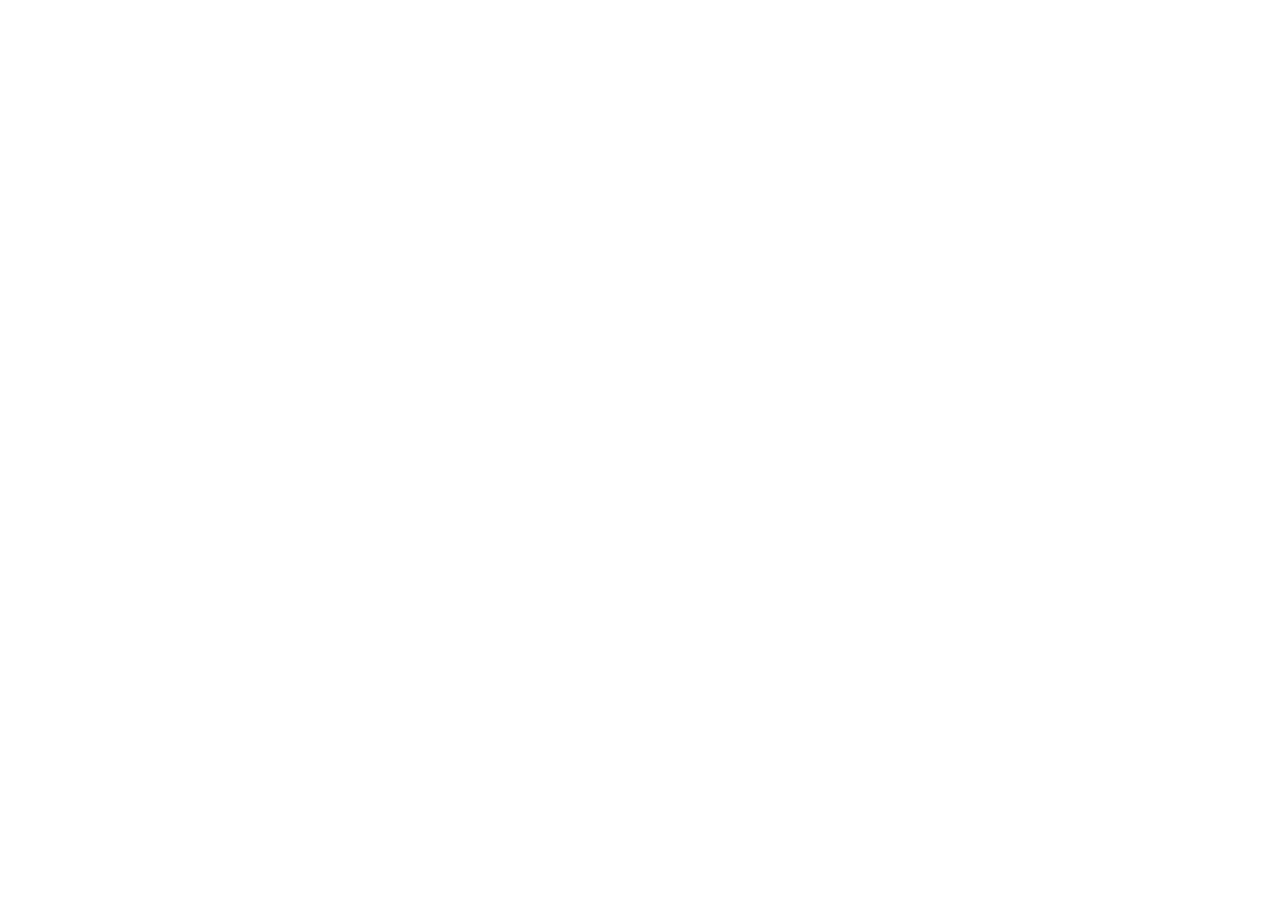
==== index.html @ 280b1bb7 "first commit" ====
<!DOCTYPE html>
<html lang="en">

<head>
  <!--====== Required meta tags ======-->
  <meta charset="utf-8" />
  <meta http-equiv="x-ua-compatible" content="ie=edge" />
  <meta name="description" content="" />
  <meta name="viewport" content="width=device-width, initial-scale=1, shrink-to-fit=no" />
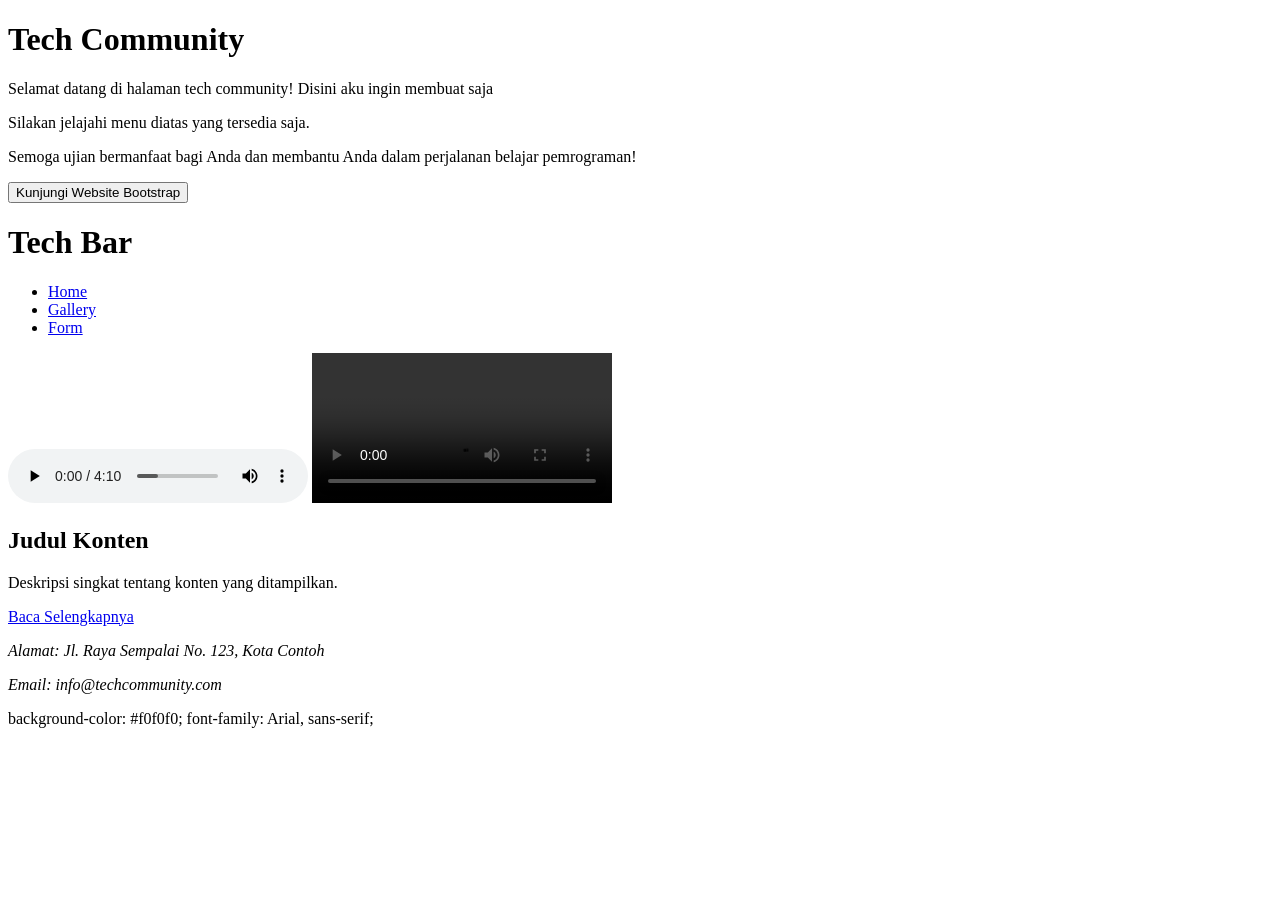
==== commit 6431f7d4: "membuat isi index.html yaitu menambahkan text, audio, video dan button lain lainnya" ====
--- a/index.html
+++ b/index.html
@@ -2,8 +2,61 @@
 <html lang="en">
 
 <head>
-  <!--====== Required meta tags ======-->
-  <meta charset="utf-8" />
-  <meta http-equiv="x-ua-compatible" content="ie=edge" />
-  <meta name="description" content="" />
-  <meta name="viewport" content="width=device-width, initial-scale=1, shrink-to-fit=no" />+    <meta charset="UTF-8">
+    <meta name="viewport" content="width=device-width, initial-scale=1.0">
+    <title>Tech Community</title>
+    <link rel="stylesheet" href="style.css">
+</head>
+<body>
+    <h1>Tech Community</h1>
+    <p>Selamat datang di halaman tech community! Disini aku ingin membuat saja</p>
+    <p>Silakan jelajahi menu diatas yang tersedia saja.</p>
+    <p>Semoga ujian bermanfaat bagi Anda dan membantu Anda dalam perjalanan belajar pemrograman!</p>
+</body>
+</html>
+
+<button onclick="window.location.href='https://getbootstrap.com/';">Kunjungi Website Bootstrap</button>
+
+<header>
+    <h1>Tech Bar</h1>
+    <nav>
+        <ul>
+            <li><a href="index.html">Home</a></li>
+            <li><a href="gallery.html">Gallery</a></li>
+            <li><a href="form.html">Form</a></li>
+        </ul>
+    </nav>
+<audio controls>
+  <source src="audio/Bernadya - Kita Buat Menyenangkan (Official Lyric Video).mp3" type="audio/mpeg">
+  lagunya bernadya - kita buat menyenangkan
+</audio>
+
+<video controls>
+  <source src="video/MALANG ADVANTURE.mp4" type="video/mp4">
+
+    <img src="foto/ngakakaja.jpg" alt="Deskripsi Gambar">
+  </video>
+  
+  <div class="container">
+    <h2>Judul Konten</h2>
+    <p>Deskripsi singkat tentang konten yang ditampilkan.</p>
+
+
+<body>
+    <a href="form.html" class="button">Baca Selengkapnya</a>
+
+
+    <address>
+        <p>Alamat: Jl. Raya Sempalai No. 123, Kota Contoh</p>
+        <p>Email: info@techcommunity.com</p>
+    </address>
+</body>
+</html>
+
+<body>
+    background-color: #f0f0f0;
+    font-family: Arial, sans-serif;
+</body>
+
+
+
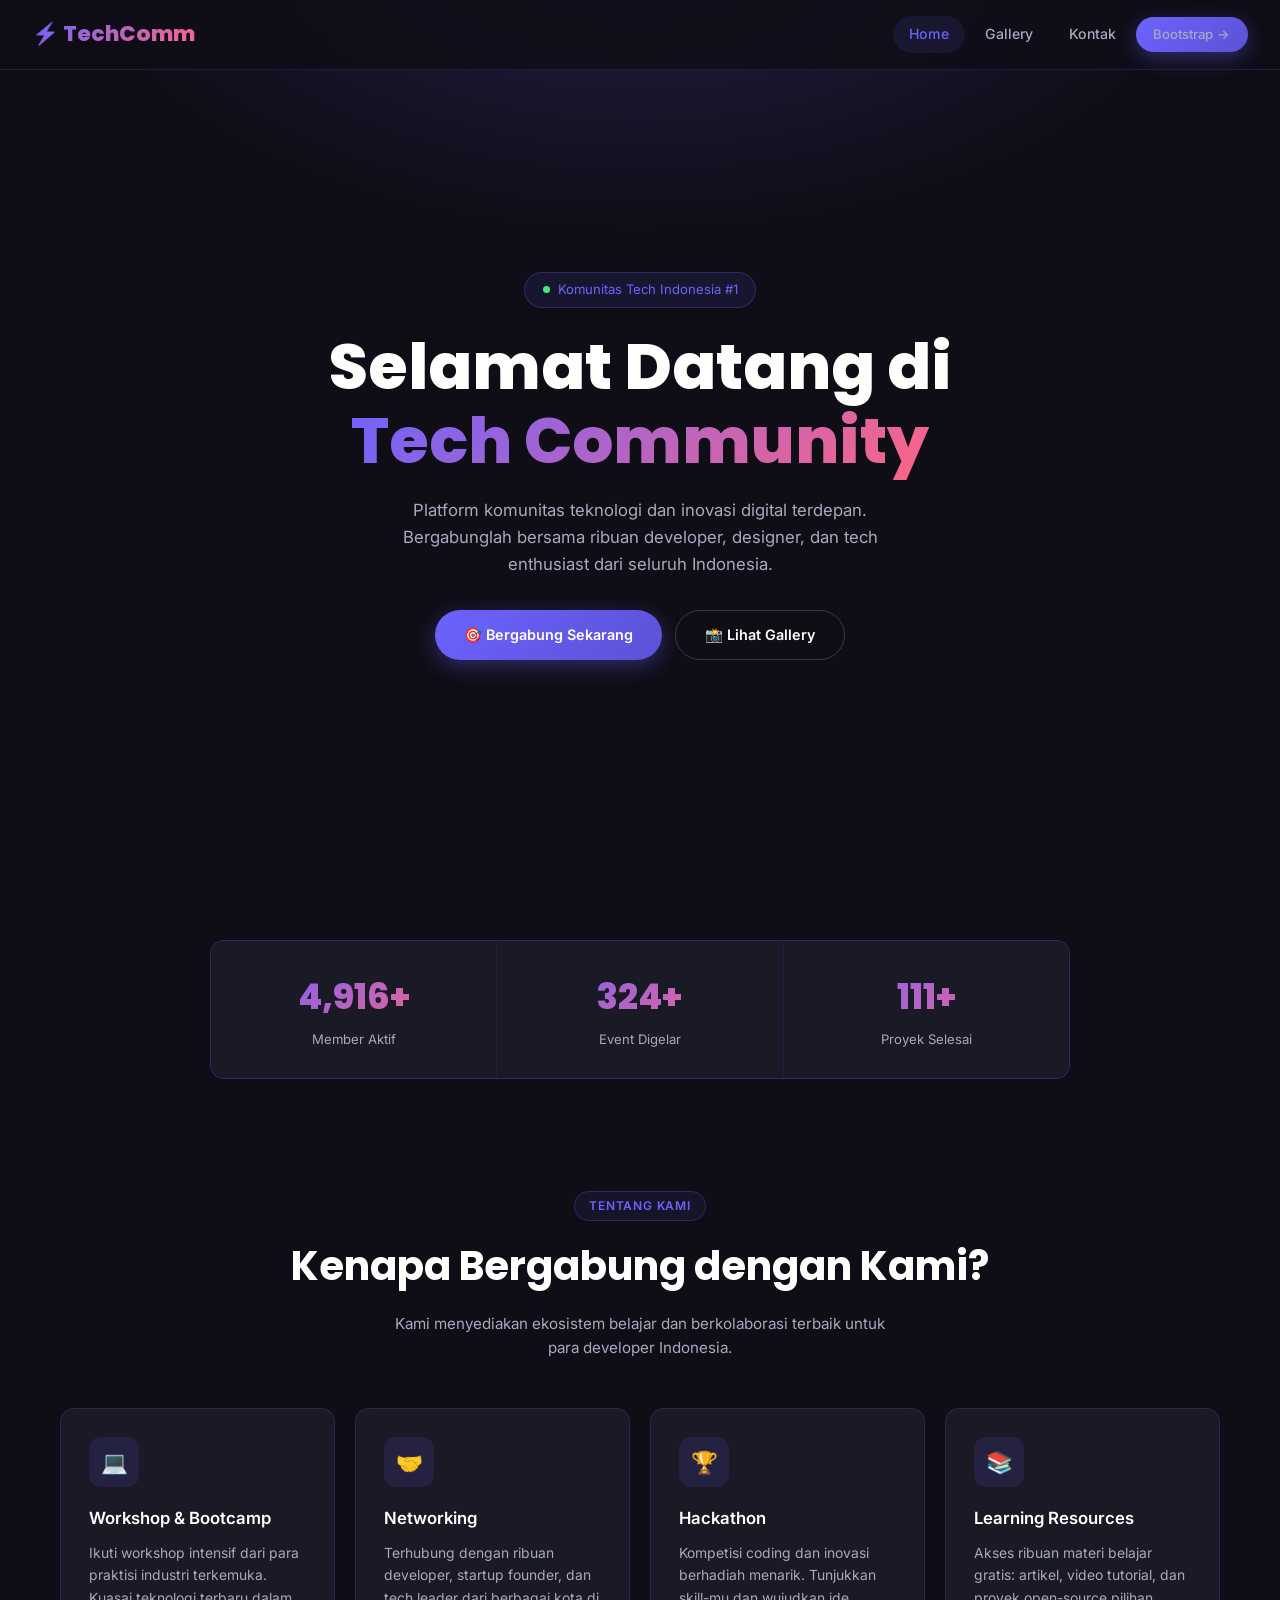
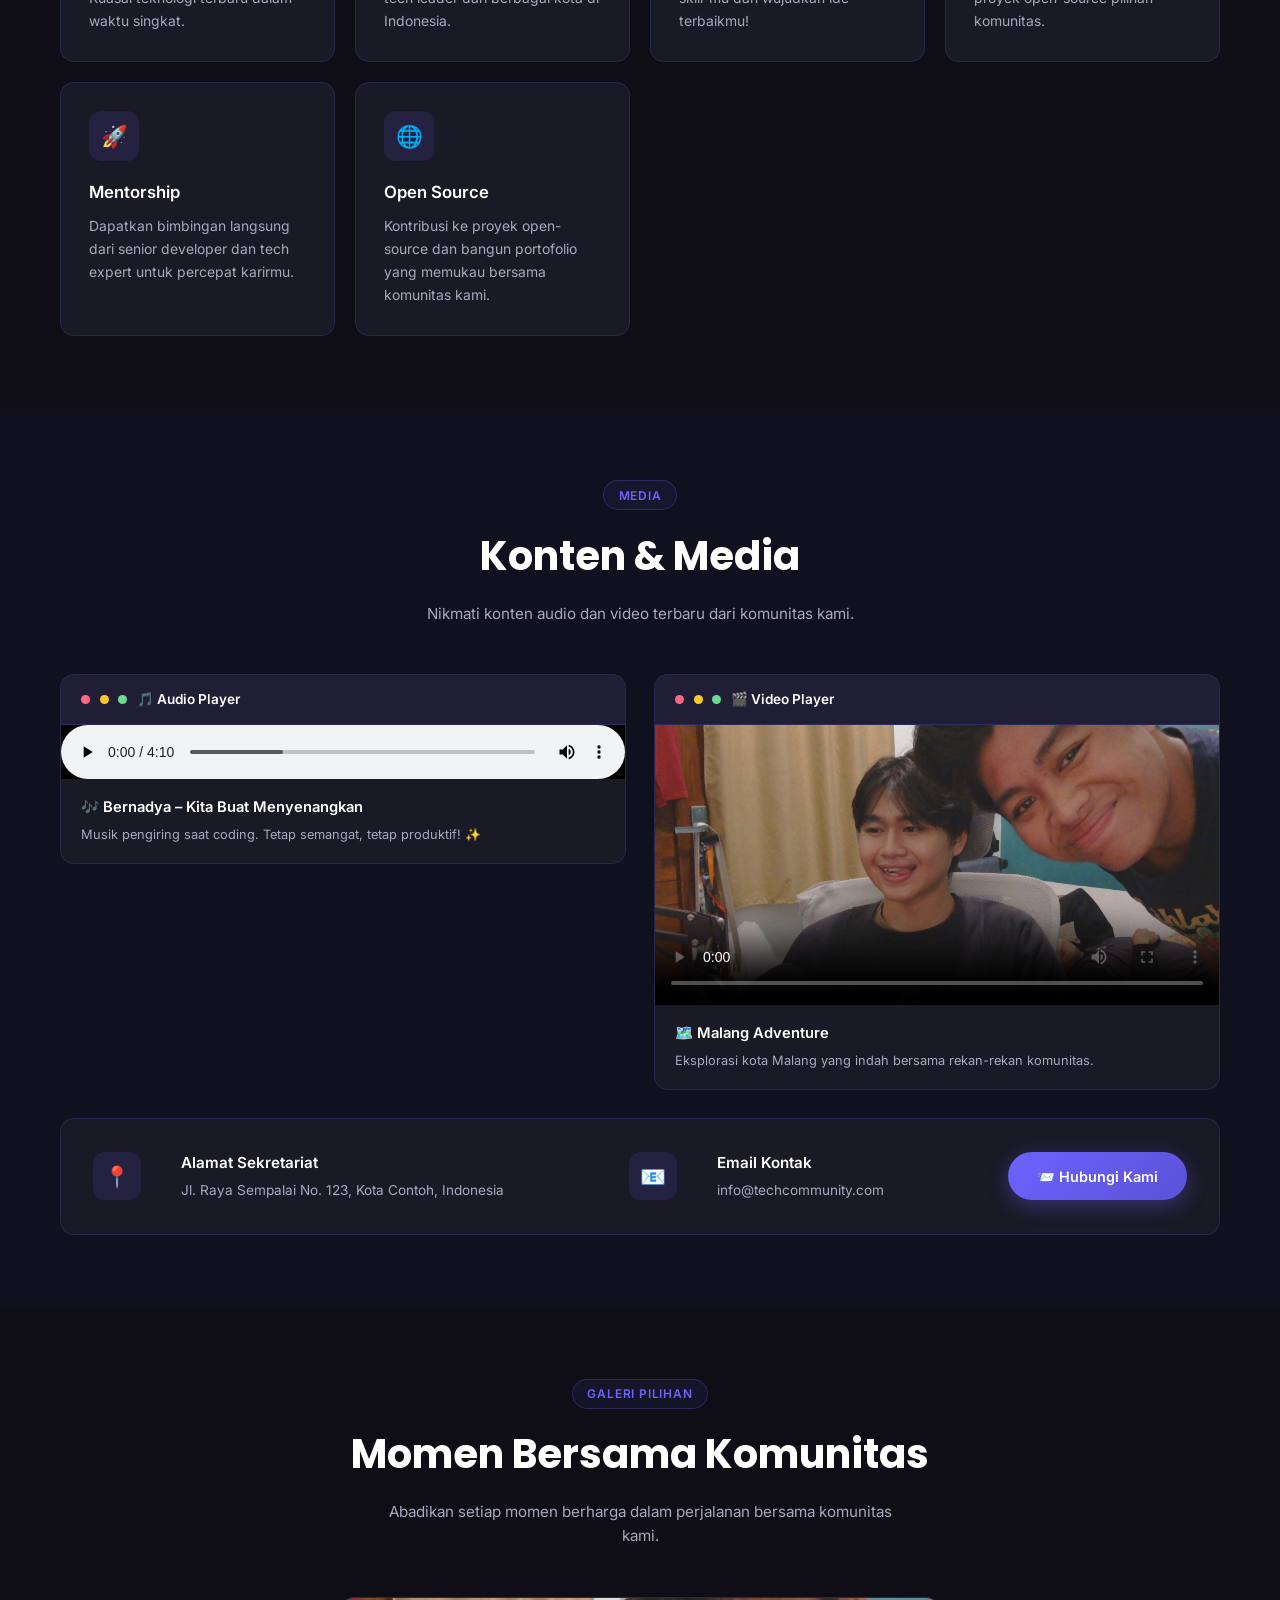
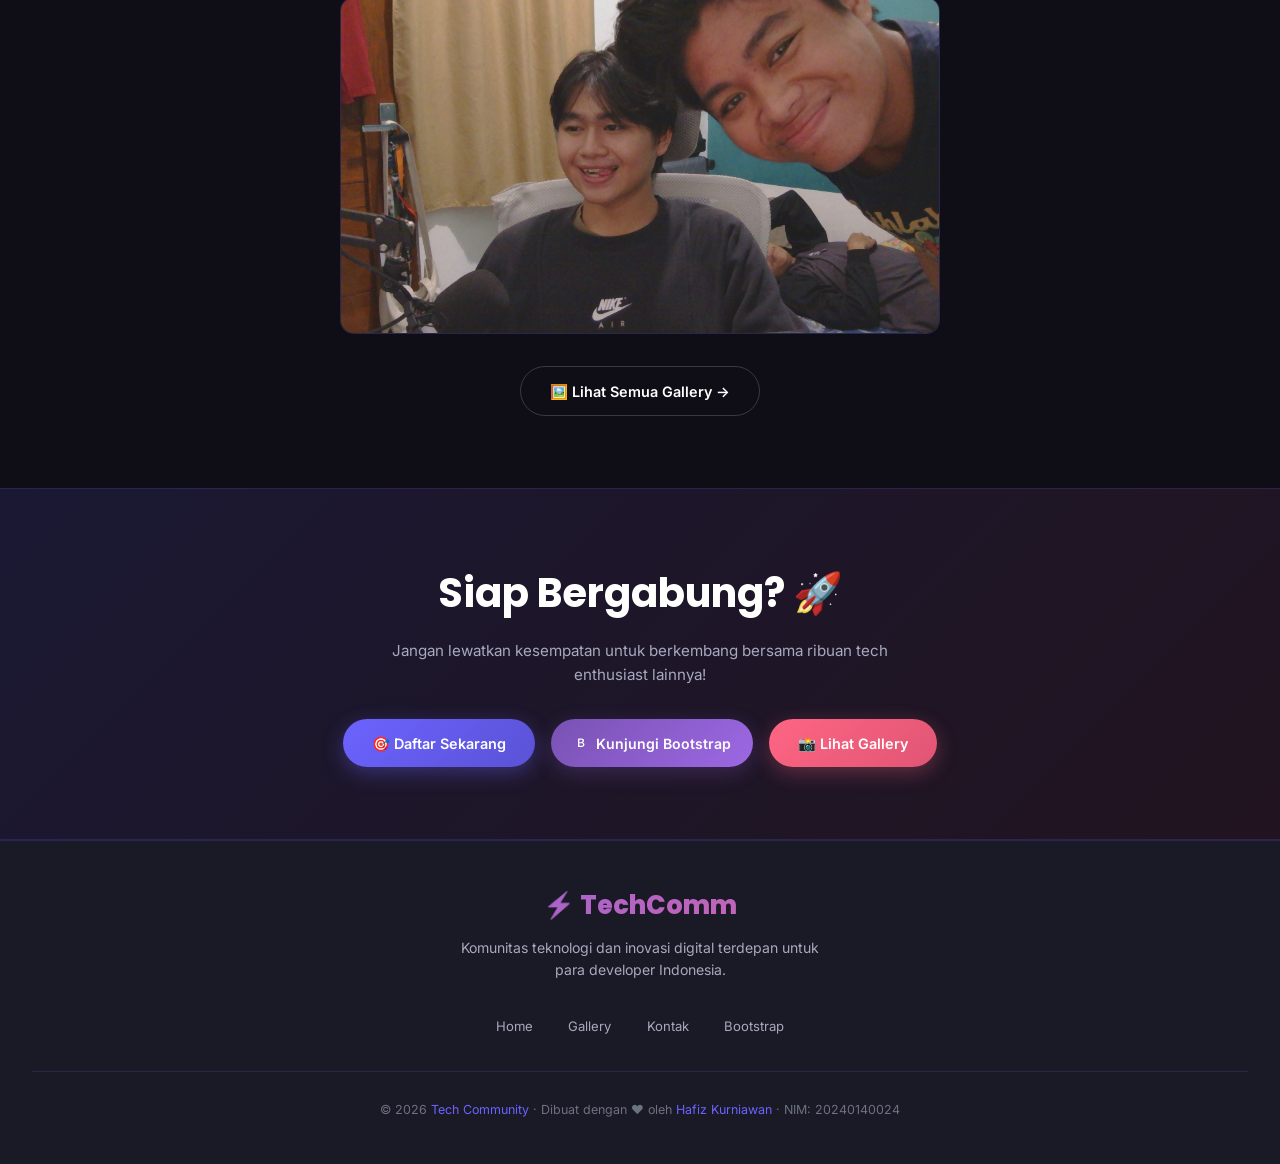
==== commit b6c5f843: "Update UCP1: replace large video with smaller version and add project assets" ====
--- a/index.html
+++ b/index.html
@@ -1,62 +1,251 @@
 <!DOCTYPE html>
-<html lang="en">
-
+<html lang="id">
 <head>
-    <meta charset="UTF-8">
-    <meta name="viewport" content="width=device-width, initial-scale=1.0">
-    <title>Tech Community</title>
-    <link rel="stylesheet" href="style.css">
+  <meta charset="UTF-8">
+  <meta name="viewport" content="width=device-width, initial-scale=1.0">
+  <meta name="description" content="Tech Community - Komunitas teknologi dan inovasi digital terdepan. Bergabunglah bersama ribuan developer & tech enthusiast.">
+  <title>Tech Community | Home</title>
+  <link rel="preconnect" href="https://fonts.googleapis.com">
+  <link rel="preconnect" href="https://fonts.gstatic.com" crossorigin>
+  <link href="https://fonts.googleapis.com/css2?family=Inter:wght@300;400;500;600;700;800;900&family=Poppins:wght@300;400;500;600;700;800&display=swap" rel="stylesheet">
+  <link rel="stylesheet" href="css/style.css">
+  <style>
+    /* Lightbox */
+    .lightbox {
+      display: none; position: fixed; inset: 0; z-index: 9999;
+      background: rgba(0,0,0,0.92); align-items: center; justify-content: center;
+    }
+    .lightbox.active { display: flex; }
+    .lightbox img { max-width: 90vw; max-height: 85vh; border-radius: 12px; }
+    .lightbox-close {
+      position: absolute; top: 1.5rem; right: 1.5rem;
+      width: 40px; height: 40px; background: rgba(255,255,255,0.1);
+      border: none; color: white; font-size: 1.2rem; border-radius: 50%;
+      cursor: pointer; display: flex; align-items: center; justify-content: center;
+      transition: background 0.2s;
+    }
+    .lightbox-close:hover { background: rgba(108,99,255,0.5); }
+  </style>
 </head>
 <body>
-    <h1>Tech Community</h1>
-    <p>Selamat datang di halaman tech community! Disini aku ingin membuat saja</p>
-    <p>Silakan jelajahi menu diatas yang tersedia saja.</p>
-    <p>Semoga ujian bermanfaat bagi Anda dan membantu Anda dalam perjalanan belajar pemrograman!</p>
+
+  <!-- ===== NAVBAR ===== -->
+  <nav class="navbar" id="navbar">
+    <a href="index.html" class="nav-brand">⚡ TechComm</a>
+    <div class="nav-links" id="navLinks">
+      <a href="index.html" class="active">Home</a>
+      <a href="gallery.html">Gallery</a>
+      <a href="form.html">Kontak</a>
+      <a href="https://getbootstrap.com/" target="_blank" class="btn btn-primary" style="padding:0.45rem 1.1rem;font-size:0.82rem;">Bootstrap →</a>
+    </div>
+    <div class="nav-toggle" id="navToggle" aria-label="Toggle navigation">
+      <span></span><span></span><span></span>
+    </div>
+  </nav>
+
+  <!-- ===== HERO ===== -->
+  <section class="hero" id="home">
+    <div class="hero-content">
+      <div class="hero-badge"><span class="dot"></span> Komunitas Tech Indonesia #1</div>
+      <h1>Selamat Datang di <span>Tech Community</span></h1>
+      <p>Platform komunitas teknologi dan inovasi digital terdepan. Bergabunglah bersama ribuan developer, designer, dan tech enthusiast dari seluruh Indonesia.</p>
+      <div class="hero-buttons">
+        <a href="form.html" class="btn btn-primary">🎯 Bergabung Sekarang</a>
+        <a href="gallery.html" class="btn btn-outline">📸 Lihat Gallery</a>
+      </div>
+    </div>
+  </section>
+
+  <!-- ===== STATS ===== -->
+  <div class="stats-bar">
+    <div class="stats-container">
+      <div class="stat-item reveal">
+        <div class="stat-number" data-target="5200" data-suffix="+">0</div>
+        <div class="stat-label">Member Aktif</div>
+      </div>
+      <div class="stat-item reveal">
+        <div class="stat-number" data-target="350" data-suffix="+">0</div>
+        <div class="stat-label">Event Digelar</div>
+      </div>
+      <div class="stat-item reveal">
+        <div class="stat-number" data-target="120" data-suffix="+">0</div>
+        <div class="stat-label">Proyek Selesai</div>
+      </div>
+    </div>
+  </div>
+
+  <!-- ===== ABOUT / FEATURES ===== -->
+  <section class="section" id="about">
+    <div class="container">
+      <div class="section-header reveal">
+        <div class="section-tag">Tentang Kami</div>
+        <h2 class="section-title">Kenapa Bergabung dengan Kami?</h2>
+        <p class="section-subtitle">Kami menyediakan ekosistem belajar dan berkolaborasi terbaik untuk para developer Indonesia.</p>
+      </div>
+      <div class="cards-grid">
+        <div class="card reveal">
+          <div class="card-icon">💻</div>
+          <h3>Workshop & Bootcamp</h3>
+          <p>Ikuti workshop intensif dari para praktisi industri terkemuka. Kuasai teknologi terbaru dalam waktu singkat.</p>
+        </div>
+        <div class="card reveal">
+          <div class="card-icon">🤝</div>
+          <h3>Networking</h3>
+          <p>Terhubung dengan ribuan developer, startup founder, dan tech leader dari berbagai kota di Indonesia.</p>
+        </div>
+        <div class="card reveal">
+          <div class="card-icon">🏆</div>
+          <h3>Hackathon</h3>
+          <p>Kompetisi coding dan inovasi berhadiah menarik. Tunjukkan skill-mu dan wujudkan ide terbaikmu!</p>
+        </div>
+        <div class="card reveal">
+          <div class="card-icon">📚</div>
+          <h3>Learning Resources</h3>
+          <p>Akses ribuan materi belajar gratis: artikel, video tutorial, dan proyek open-source pilihan komunitas.</p>
+        </div>
+        <div class="card reveal">
+          <div class="card-icon">🚀</div>
+          <h3>Mentorship</h3>
+          <p>Dapatkan bimbingan langsung dari senior developer dan tech expert untuk percepat karirmu.</p>
+        </div>
+        <div class="card reveal">
+          <div class="card-icon">🌐</div>
+          <h3>Open Source</h3>
+          <p>Kontribusi ke proyek open-source dan bangun portofolio yang memukau bersama komunitas kami.</p>
+        </div>
+      </div>
+    </div>
+  </section>
+
+  <!-- ===== MEDIA SECTION ===== -->
+  <section class="section" id="media" style="background: rgba(108,99,255,0.03);">
+    <div class="container">
+      <div class="section-header reveal">
+        <div class="section-tag">Media</div>
+        <h2 class="section-title">Konten & Media</h2>
+        <p class="section-subtitle">Nikmati konten audio dan video terbaru dari komunitas kami.</p>
+      </div>
+      <div class="media-grid">
+        <!-- Audio Box -->
+        <div class="media-box reveal">
+          <div class="media-box-header">
+            <div class="dot" style="background:#ff6584"></div>
+            <div class="dot" style="background:#f9ca24"></div>
+            <div class="dot" style="background:#6bdb8f"></div>
+            🎵 Audio Player
+          </div>
+          <audio controls>
+            <source src="audio/Bernadya - Kita Buat Menyenangkan (Official Lyric Video).mp3" type="audio/mpeg">
+            Browser Anda tidak mendukung audio.
+          </audio>
+          <div class="media-info">
+            <h4>🎶 Bernadya – Kita Buat Menyenangkan</h4>
+            <p>Musik pengiring saat coding. Tetap semangat, tetap produktif! ✨</p>
+          </div>
+        </div>
+
+        <!-- Video Box -->
+        <div class="media-box reveal">
+          <div class="media-box-header">
+            <div class="dot" style="background:#ff6584"></div>
+            <div class="dot" style="background:#f9ca24"></div>
+            <div class="dot" style="background:#6bdb8f"></div>
+            🎬 Video Player
+          </div>
+          <video controls poster="foto/ngakakaja.jpg">
+            <source src="video/MALANG ADVANTURE.mp4" type="video/mp4">
+            Browser Anda tidak mendukung video.
+          </video>
+          <div class="media-info">
+            <h4>🗺️ Malang Adventure</h4>
+            <p>Eksplorasi kota Malang yang indah bersama rekan-rekan komunitas.</p>
+          </div>
+        </div>
+      </div>
+
+      <!-- Address -->
+      <div class="address-section reveal">
+        <div class="address-icon">📍</div>
+        <div class="address-info">
+          <h4>Alamat Sekretariat</h4>
+          <p>Jl. Raya Sempalai No. 123, Kota Contoh, Indonesia</p>
+        </div>
+        <div class="address-icon" style="margin-left:auto;">📧</div>
+        <div class="address-info">
+          <h4>Email Kontak</h4>
+          <p>info@techcommunity.com</p>
+        </div>
+        <div style="margin-left:auto;">
+          <a href="form.html" class="btn btn-primary">📨 Hubungi Kami</a>
+        </div>
+      </div>
+    </div>
+  </section>
+
+  <!-- ===== PHOTO HIGHLIGHT ===== -->
+  <section class="section" id="highlight">
+    <div class="container">
+      <div class="section-header reveal">
+        <div class="section-tag">Galeri Pilihan</div>
+        <h2 class="section-title">Momen Bersama Komunitas</h2>
+        <p class="section-subtitle">Abadikan setiap momen berharga dalam perjalanan bersama komunitas kami.</p>
+      </div>
+      <div style="max-width:600px;margin:0 auto;" class="reveal">
+        <div class="gallery-item" data-src="foto/ngakakaja.jpg" style="aspect-ratio:16/9;">
+          <img src="foto/ngakakaja.jpg" alt="Momen Komunitas Tech">
+          <div class="gallery-overlay">
+            <div class="gallery-overlay-content">
+              <h4>📸 Momen Komunitas</h4>
+              <p>Klik untuk perbesar gambar</p>
+            </div>
+          </div>
+        </div>
+      </div>
+      <div style="text-align:center;margin-top:2rem;" class="reveal">
+        <a href="gallery.html" class="btn btn-outline">🖼️ Lihat Semua Gallery →</a>
+      </div>
+    </div>
+  </section>
+
+  <!-- ===== CTA SECTION ===== -->
+  <section class="section" style="background:linear-gradient(135deg,rgba(108,99,255,0.12),rgba(255,101,132,0.08));border-top:1px solid var(--border);border-bottom:1px solid var(--border);">
+    <div class="container" style="text-align:center;">
+      <div class="reveal">
+        <h2 class="section-title">Siap Bergabung? 🚀</h2>
+        <p class="section-subtitle" style="margin-bottom:2rem;">Jangan lewatkan kesempatan untuk berkembang bersama ribuan tech enthusiast lainnya!</p>
+        <div style="display:flex;gap:1rem;justify-content:center;flex-wrap:wrap;">
+          <a href="form.html" class="btn btn-primary">🎯 Daftar Sekarang</a>
+          <button class="bootstrap-btn" onclick="window.open('https://getbootstrap.com/','_blank')">
+            <svg width="16" height="16" viewBox="0 0 16 16" fill="currentColor"><path d="M5.062 12h3.475c1.804 0 2.888-.908 2.888-2.396 0-1.102-.761-1.916-1.904-2.034v-.1c.832-.14 1.482-.93 1.482-1.816 0-1.3-.955-2.11-2.542-2.11H5.062zm1.313-4.875V4.658h1.77c.902 0 1.404.466 1.404 1.16 0 .747-.557 1.307-1.572 1.307zm0 3.727V8.186h1.97c1.136 0 1.704.49 1.704 1.292 0 .795-.563 1.374-1.712 1.374z"/></svg>
+            Kunjungi Bootstrap
+          </button>
+          <a href="gallery.html" class="btn btn-secondary">📸 Lihat Gallery</a>
+        </div>
+      </div>
+    </div>
+  </section>
+
+  <!-- ===== FOOTER ===== -->
+  <footer class="footer">
+    <div class="footer-brand">⚡ TechComm</div>
+    <p class="footer-desc">Komunitas teknologi dan inovasi digital terdepan untuk para developer Indonesia.</p>
+    <div class="footer-links">
+      <a href="index.html">Home</a>
+      <a href="gallery.html">Gallery</a>
+      <a href="form.html">Kontak</a>
+      <a href="https://getbootstrap.com/" target="_blank">Bootstrap</a>
+    </div>
+    <p class="footer-copy">
+      © 2026 <span>Tech Community</span> · Dibuat dengan ❤️ oleh <span>Hafiz Kurniawan</span> · NIM: 20240140024
+    </p>
+  </footer>
+
+  <!-- Lightbox -->
+  <div class="lightbox" id="lightbox">
+    <button class="lightbox-close" id="lightboxClose">✕</button>
+    <img src="" alt="Preview" id="lightboxImg">
+  </div>
+
+  <script src="js/main.js"></script>
 </body>
 </html>
-
-<button onclick="window.location.href='https://getbootstrap.com/';">Kunjungi Website Bootstrap</button>
-
-<header>
-    <h1>Tech Bar</h1>
-    <nav>
-        <ul>
-            <li><a href="index.html">Home</a></li>
-            <li><a href="gallery.html">Gallery</a></li>
-            <li><a href="form.html">Form</a></li>
-        </ul>
-    </nav>
-<audio controls>
-  <source src="audio/Bernadya - Kita Buat Menyenangkan (Official Lyric Video).mp3" type="audio/mpeg">
-  lagunya bernadya - kita buat menyenangkan
-</audio>
-
-<video controls>
-  <source src="video/MALANG ADVANTURE.mp4" type="video/mp4">
-
-    <img src="foto/ngakakaja.jpg" alt="Deskripsi Gambar">
-  </video>
-  
-  <div class="container">
-    <h2>Judul Konten</h2>
-    <p>Deskripsi singkat tentang konten yang ditampilkan.</p>
-
-
-<body>
-    <a href="form.html" class="button">Baca Selengkapnya</a>
-
-
-    <address>
-        <p>Alamat: Jl. Raya Sempalai No. 123, Kota Contoh</p>
-        <p>Email: info@techcommunity.com</p>
-    </address>
-</body>
-</html>
-
-<body>
-    background-color: #f0f0f0;
-    font-family: Arial, sans-serif;
-</body>
-
-
-
--- a/css/style.css
+++ b/css/style.css
@@ -0,0 +1,571 @@
+/* ===== IMPORT FONT ===== */
+@import url('https://fonts.googleapis.com/css2?family=Inter:wght@300;400;500;600;700;800&family=Poppins:wght@400;600;700;800&display=swap');
+
+/* ===== VARIABLES ===== */
+:root {
+  --primary: #6c63ff;
+  --primary-dark: #5a52d5;
+  --secondary: #ff6584;
+  --accent: #43e97b;
+  --bg: #0f0e17;
+  --bg-card: #1a1926;
+  --bg-card2: #16213e;
+  --text: #fffffe;
+  --text-muted: #a7a9be;
+  --text-dim: #6b7280;
+  --border: rgba(108,99,255,0.18);
+  --radius: 14px;
+  --trans: all 0.25s ease;
+}
+
+/* ===== PAGE TRANSITION ===== */
+body {
+  font-family: 'Inter', sans-serif;
+  background: var(--bg);
+  color: var(--text);
+  line-height: 1.6;
+  overflow-x: hidden;
+  animation: pageIn 0.45s ease both;
+}
+
+@keyframes pageIn {
+  from { opacity: 0; transform: translateY(16px); }
+  to   { opacity: 1; transform: translateY(0); }
+}
+
+body.page-out {
+  animation: pageOut 0.3s ease forwards;
+  pointer-events: none;
+}
+
+@keyframes pageOut {
+  from { opacity: 1; transform: translateY(0); }
+  to   { opacity: 0; transform: translateY(-12px); }
+}
+
+/* ===== RESET ===== */
+*, *::before, *::after { box-sizing: border-box; margin: 0; padding: 0; }
+html { scroll-behavior: smooth; }
+a { text-decoration: none; color: inherit; }
+ul { list-style: none; }
+img { max-width: 100%; display: block; }
+
+::-webkit-scrollbar { width: 5px; }
+::-webkit-scrollbar-track { background: var(--bg); }
+::-webkit-scrollbar-thumb { background: var(--primary); border-radius: 3px; }
+
+/* ===== NAVBAR ===== */
+.navbar {
+  position: fixed;
+  top: 0; left: 0; right: 0;
+  z-index: 1000;
+  padding: 1rem 2rem;
+  display: flex;
+  align-items: center;
+  justify-content: space-between;
+  background: rgba(15,14,23,0.88);
+  backdrop-filter: blur(16px);
+  border-bottom: 1px solid var(--border);
+  transition: padding 0.3s ease, box-shadow 0.3s ease;
+}
+
+.navbar.scrolled {
+  padding: 0.65rem 2rem;
+  box-shadow: 0 2px 20px rgba(0,0,0,0.35);
+}
+
+.nav-brand {
+  font-family: 'Poppins', sans-serif;
+  font-size: 1.35rem;
+  font-weight: 800;
+  background: linear-gradient(135deg, var(--primary), var(--secondary));
+  -webkit-background-clip: text;
+  -webkit-text-fill-color: transparent;
+  background-clip: text;
+}
+
+.nav-links {
+  display: flex;
+  gap: 0.25rem;
+  align-items: center;
+}
+
+.nav-links a {
+  padding: 0.45rem 1rem;
+  border-radius: 50px;
+  font-size: 0.88rem;
+  font-weight: 500;
+  color: var(--text-muted);
+  transition: var(--trans);
+}
+
+.nav-links a:hover { color: var(--text); background: rgba(255,255,255,0.06); }
+.nav-links a.active { color: var(--primary); background: rgba(108,99,255,0.1); }
+
+.nav-toggle {
+  display: none;
+  flex-direction: column;
+  gap: 5px;
+  cursor: pointer;
+}
+.nav-toggle span {
+  display: block; width: 22px; height: 2px;
+  background: var(--text); border-radius: 2px; transition: var(--trans);
+}
+
+/* ===== HERO ===== */
+.hero {
+  min-height: 100vh;
+  display: flex; align-items: center; justify-content: center;
+  text-align: center;
+  padding: 6rem 2rem 4rem;
+  background: radial-gradient(ellipse 70% 55% at 50% -10%, rgba(108,99,255,0.22) 0%, transparent 65%), var(--bg);
+}
+
+.hero-content { max-width: 760px; }
+
+.hero-badge {
+  display: inline-flex; align-items: center; gap: 0.5rem;
+  padding: 0.4rem 1.1rem;
+  background: rgba(108,99,255,0.1);
+  border: 1px solid rgba(108,99,255,0.25);
+  border-radius: 50px;
+  font-size: 0.82rem;
+  color: var(--primary);
+  margin-bottom: 1.4rem;
+}
+
+.hero-badge .dot {
+  width: 7px; height: 7px; border-radius: 50%;
+  background: var(--accent);
+  animation: pulse 2s infinite;
+}
+
+@keyframes pulse {
+  0%, 100% { opacity: 1; }
+  50% { opacity: 0.4; }
+}
+
+.hero h1 {
+  font-family: 'Poppins', sans-serif;
+  font-size: clamp(2.2rem, 5.5vw, 4rem);
+  font-weight: 800;
+  line-height: 1.15;
+  margin-bottom: 1.25rem;
+}
+
+.hero h1 span {
+  background: linear-gradient(135deg, var(--primary), var(--secondary));
+  -webkit-background-clip: text;
+  -webkit-text-fill-color: transparent;
+  background-clip: text;
+}
+
+.hero p {
+  font-size: 1.05rem;
+  color: var(--text-muted);
+  max-width: 560px;
+  margin: 0 auto 2rem;
+}
+
+.hero-buttons {
+  display: flex; gap: 0.85rem;
+  justify-content: center; flex-wrap: wrap;
+}
+
+/* ===== BUTTONS ===== */
+.btn {
+  display: inline-flex; align-items: center; gap: 0.4rem;
+  padding: 0.78rem 1.8rem;
+  border-radius: 50px;
+  font-weight: 600; font-size: 0.9rem;
+  cursor: pointer; border: none;
+  transition: transform 0.2s ease, box-shadow 0.2s ease, background 0.2s ease;
+  font-family: 'Inter', sans-serif;
+}
+
+.btn:hover { transform: translateY(-2px); }
+
+.btn-primary {
+  background: linear-gradient(135deg, var(--primary), var(--primary-dark));
+  color: white;
+  box-shadow: 0 6px 20px rgba(108,99,255,0.35);
+}
+.btn-primary:hover { box-shadow: 0 10px 28px rgba(108,99,255,0.45); }
+
+.btn-outline {
+  background: transparent;
+  color: var(--text);
+  border: 1.5px solid rgba(255,255,255,0.18);
+}
+.btn-outline:hover {
+  border-color: var(--primary);
+  color: var(--primary);
+  background: rgba(108,99,255,0.06);
+}
+
+.btn-secondary {
+  background: linear-gradient(135deg, var(--secondary), #e05574);
+  color: white;
+  box-shadow: 0 6px 20px rgba(255,101,132,0.3);
+}
+.btn-secondary:hover { box-shadow: 0 10px 28px rgba(255,101,132,0.45); }
+
+/* ===== STATS BAR ===== */
+.stats-bar { padding: 2.5rem 2rem; }
+
+.stats-container {
+  max-width: 860px; margin: 0 auto;
+  display: grid; grid-template-columns: repeat(3, 1fr);
+  border: 1px solid var(--border);
+  border-radius: var(--radius); overflow: hidden;
+  background: var(--border);
+  gap: 1px;
+}
+
+.stat-item {
+  background: var(--bg-card);
+  padding: 1.75rem; text-align: center;
+  transition: background 0.2s;
+}
+.stat-item:hover { background: var(--bg-card2); }
+
+.stat-number {
+  font-family: 'Poppins', sans-serif;
+  font-size: 2.2rem; font-weight: 800;
+  background: linear-gradient(135deg, var(--primary), var(--secondary));
+  -webkit-background-clip: text;
+  -webkit-text-fill-color: transparent;
+  background-clip: text;
+}
+
+.stat-label { font-size: 0.82rem; color: var(--text-muted); margin-top: 0.2rem; }
+
+/* ===== SECTION ===== */
+.section { padding: 4.5rem 2rem; }
+
+.section-header { text-align: center; margin-bottom: 3rem; }
+
+.section-tag {
+  display: inline-block;
+  padding: 0.28rem 0.9rem;
+  background: rgba(108,99,255,0.08);
+  border: 1px solid rgba(108,99,255,0.25);
+  border-radius: 50px;
+  font-size: 0.75rem; font-weight: 600;
+  color: var(--primary);
+  letter-spacing: 0.8px; text-transform: uppercase;
+  margin-bottom: 0.85rem;
+}
+
+.section-title {
+  font-family: 'Poppins', sans-serif;
+  font-size: clamp(1.6rem, 3.5vw, 2.5rem);
+  font-weight: 700; margin-bottom: 0.85rem;
+}
+
+.section-subtitle {
+  color: var(--text-muted); font-size: 0.95rem;
+  max-width: 520px; margin: 0 auto;
+}
+
+.container { max-width: 1160px; margin: 0 auto; }
+
+/* ===== CARDS ===== */
+.cards-grid {
+  display: grid;
+  grid-template-columns: repeat(auto-fit, minmax(270px, 1fr));
+  gap: 1.25rem;
+}
+
+.card {
+  background: var(--bg-card);
+  border: 1px solid var(--border);
+  border-radius: var(--radius);
+  padding: 1.75rem;
+  transition: transform 0.25s ease, border-color 0.25s ease, box-shadow 0.25s ease;
+}
+
+.card:hover {
+  transform: translateY(-5px);
+  border-color: rgba(108,99,255,0.35);
+  box-shadow: 0 12px 35px rgba(0,0,0,0.25);
+}
+
+.card-icon {
+  width: 50px; height: 50px; border-radius: 12px;
+  background: rgba(108,99,255,0.12);
+  display: flex; align-items: center; justify-content: center;
+  font-size: 1.35rem; margin-bottom: 1.1rem;
+  transition: background 0.25s;
+}
+.card:hover .card-icon { background: rgba(108,99,255,0.22); }
+
+.card h3 { font-size: 1.05rem; font-weight: 600; margin-bottom: 0.6rem; }
+.card p { font-size: 0.87rem; color: var(--text-muted); line-height: 1.65; }
+
+/* ===== MEDIA ===== */
+.media-grid {
+  display: grid; grid-template-columns: 1fr 1fr;
+  gap: 1.75rem; align-items: start;
+}
+
+.media-box {
+  background: var(--bg-card);
+  border: 1px solid var(--border);
+  border-radius: var(--radius);
+  overflow: hidden;
+  transition: border-color 0.25s;
+}
+.media-box:hover { border-color: rgba(108,99,255,0.35); }
+
+.media-box-header {
+  padding: 0.85rem 1.25rem;
+  background: rgba(108,99,255,0.07);
+  border-bottom: 1px solid var(--border);
+  display: flex; align-items: center; gap: 0.6rem;
+  font-size: 0.85rem; font-weight: 600;
+}
+
+.media-box-header .dot {
+  width: 9px; height: 9px; border-radius: 50%;
+}
+
+.media-box audio,
+.media-box video {
+  width: 100%; display: block; background: #000;
+}
+
+.media-box video { max-height: 280px; object-fit: cover; }
+
+.media-info { padding: 1.1rem 1.25rem; }
+.media-info h4 { font-size: 0.92rem; font-weight: 600; margin-bottom: 0.3rem; }
+.media-info p { font-size: 0.8rem; color: var(--text-muted); }
+
+/* ===== ADDRESS ===== */
+.address-section {
+  background: var(--bg-card);
+  border: 1px solid var(--border);
+  border-radius: var(--radius);
+  padding: 2rem;
+  margin-top: 1.75rem;
+  display: flex; gap: 2.5rem;
+  align-items: center; flex-wrap: wrap;
+}
+
+.address-icon {
+  width: 48px; height: 48px; border-radius: 12px;
+  background: rgba(108,99,255,0.12);
+  display: flex; align-items: center; justify-content: center;
+  font-size: 1.3rem; flex-shrink: 0;
+}
+
+.address-info h4 { font-weight: 600; font-size: 0.95rem; margin-bottom: 0.3rem; }
+.address-info p { font-size: 0.85rem; color: var(--text-muted); }
+
+/* ===== GALLERY ===== */
+.gallery-filters {
+  display: flex; gap: 0.6rem;
+  justify-content: center; flex-wrap: wrap;
+  margin-bottom: 2rem;
+}
+
+.filter-btn {
+  padding: 0.45rem 1.15rem;
+  border-radius: 50px;
+  border: 1.5px solid var(--border);
+  background: transparent;
+  color: var(--text-muted);
+  font-size: 0.82rem; font-weight: 500;
+  cursor: pointer;
+  transition: var(--trans);
+  font-family: 'Inter', sans-serif;
+}
+
+.filter-btn.active, .filter-btn:hover {
+  background: var(--primary);
+  border-color: var(--primary);
+  color: white;
+}
+
+.gallery-item {
+  border-radius: var(--radius);
+  overflow: hidden;
+  position: relative;
+  cursor: pointer;
+  background: var(--bg-card);
+  border: 1px solid var(--border);
+}
+
+.gallery-item img {
+  width: 100%; height: 100%;
+  object-fit: cover;
+  transition: transform 0.4s ease;
+}
+.gallery-item:hover img { transform: scale(1.06); }
+
+.gallery-overlay {
+  position: absolute; inset: 0;
+  background: linear-gradient(to top, rgba(15,14,23,0.88), transparent);
+  opacity: 0; transition: opacity 0.3s ease;
+  display: flex; align-items: flex-end; padding: 1.25rem;
+}
+.gallery-item:hover .gallery-overlay { opacity: 1; }
+.gallery-overlay-content h4 { font-size: 0.95rem; font-weight: 600; }
+.gallery-overlay-content p { font-size: 0.78rem; color: var(--text-muted); }
+
+/* ===== FORM ===== */
+.form-wrapper { max-width: 680px; margin: 0 auto; }
+
+.form-card {
+  background: var(--bg-card);
+  border: 1px solid var(--border);
+  border-radius: 20px;
+  padding: 2.5rem;
+}
+
+.form-group { margin-bottom: 1.35rem; }
+
+.form-group label {
+  display: block;
+  font-size: 0.82rem; font-weight: 600;
+  color: var(--text-muted);
+  margin-bottom: 0.5rem;
+}
+.form-group label span { color: var(--secondary); }
+
+.form-control {
+  width: 100%;
+  padding: 0.82rem 1.1rem;
+  background: rgba(255,255,255,0.04);
+  border: 1.5px solid var(--border);
+  border-radius: 9px;
+  color: var(--text);
+  font-size: 0.92rem;
+  font-family: 'Inter', sans-serif;
+  transition: border-color 0.2s, box-shadow 0.2s;
+  outline: none;
+}
+.form-control:focus {
+  border-color: var(--primary);
+  box-shadow: 0 0 0 3px rgba(108,99,255,0.1);
+}
+.form-control::placeholder { color: var(--text-dim); }
+select.form-control option { background: var(--bg-card); color: var(--text); }
+
+.form-row { display: grid; grid-template-columns: 1fr 1fr; gap: 1.1rem; }
+
+.radio-group, .checkbox-group {
+  display: flex; gap: 1.1rem; flex-wrap: wrap; margin-top: 0.2rem;
+}
+
+.radio-label, .checkbox-label {
+  display: flex; align-items: center; gap: 0.45rem;
+  cursor: pointer; font-size: 0.88rem; color: var(--text-muted);
+  transition: color 0.2s;
+}
+.radio-label:hover, .checkbox-label:hover { color: var(--text); }
+.radio-label input, .checkbox-label input { accent-color: var(--primary); width: 15px; height: 15px; }
+
+.form-submit { margin-top: 1.75rem; display: flex; gap: 0.85rem; flex-wrap: wrap; }
+
+.form-result {
+  margin-top: 1.75rem;
+  padding: 1.25rem;
+  background: rgba(67,233,123,0.07);
+  border: 1px solid rgba(67,233,123,0.25);
+  border-radius: 10px;
+  font-size: 0.88rem; color: var(--accent);
+  display: none;
+}
+.form-result.show { display: block; animation: pageIn 0.35s ease; }
+
+/* ===== BOOTSTRAP BTN ===== */
+.bootstrap-btn {
+  display: inline-flex; align-items: center; gap: 0.45rem;
+  padding: 0.7rem 1.4rem;
+  background: linear-gradient(135deg, #7952b3, #9d68e4);
+  color: white; border: none; border-radius: 50px;
+  font-weight: 600; font-size: 0.88rem;
+  cursor: pointer; transition: transform 0.2s, box-shadow 0.2s;
+  font-family: 'Inter', sans-serif;
+  box-shadow: 0 6px 20px rgba(121,82,179,0.3);
+}
+.bootstrap-btn:hover { transform: translateY(-2px); box-shadow: 0 10px 28px rgba(121,82,179,0.45); }
+
+/* ===== FOOTER ===== */
+.footer {
+  background: var(--bg-card);
+  border-top: 1px solid var(--border);
+  padding: 2.75rem 2rem;
+  text-align: center;
+}
+
+.footer-brand {
+  font-family: 'Poppins', sans-serif;
+  font-size: 1.6rem; font-weight: 800;
+  background: linear-gradient(135deg, var(--primary), var(--secondary));
+  -webkit-background-clip: text;
+  -webkit-text-fill-color: transparent;
+  background-clip: text;
+  margin-bottom: 0.65rem;
+}
+
+.footer-desc {
+  color: var(--text-muted); font-size: 0.88rem;
+  max-width: 380px; margin: 0 auto 1.75rem;
+}
+
+.footer-links {
+  display: flex; gap: 0.4rem; justify-content: center; flex-wrap: wrap;
+  margin-bottom: 1.75rem;
+}
+.footer-links a {
+  padding: 0.38rem 0.9rem;
+  border-radius: 50px;
+  font-size: 0.82rem; color: var(--text-muted);
+  transition: var(--trans);
+}
+.footer-links a:hover { color: var(--primary); background: rgba(108,99,255,0.08); }
+
+.footer-copy {
+  font-size: 0.78rem; color: var(--text-dim);
+  padding-top: 1.75rem;
+  border-top: 1px solid var(--border);
+}
+.footer-copy span { color: var(--primary); }
+
+/* ===== REVEAL ANIMATION ===== */
+.reveal {
+  opacity: 0; transform: translateY(28px);
+  transition: opacity 0.6s ease, transform 0.6s ease;
+}
+.reveal.visible { opacity: 1; transform: translateY(0); }
+
+/* ===== RESPONSIVE ===== */
+@media (max-width: 768px) {
+  .nav-links {
+    display: none; position: absolute;
+    top: 100%; left: 0; right: 0;
+    background: rgba(15,14,23,0.97);
+    flex-direction: column;
+    padding: 1rem 1.5rem 1.75rem;
+    border-bottom: 1px solid var(--border);
+    backdrop-filter: blur(16px);
+  }
+  .nav-links.open { display: flex; }
+  .nav-toggle { display: flex; }
+
+  .stats-container { grid-template-columns: 1fr; }
+  .media-grid { grid-template-columns: 1fr; }
+  .form-row { grid-template-columns: 1fr; }
+  .form-card { padding: 1.75rem 1.25rem; }
+  .address-section { flex-direction: column; gap: 1.25rem; }
+}
+
+@media (max-width: 480px) {
+  .navbar { padding: 0.85rem 1.1rem; }
+  .section { padding: 3.25rem 1.1rem; }
+  .hero { padding: 5rem 1.1rem 3rem; }
+  .cards-grid { grid-template-columns: 1fr; }
+}
